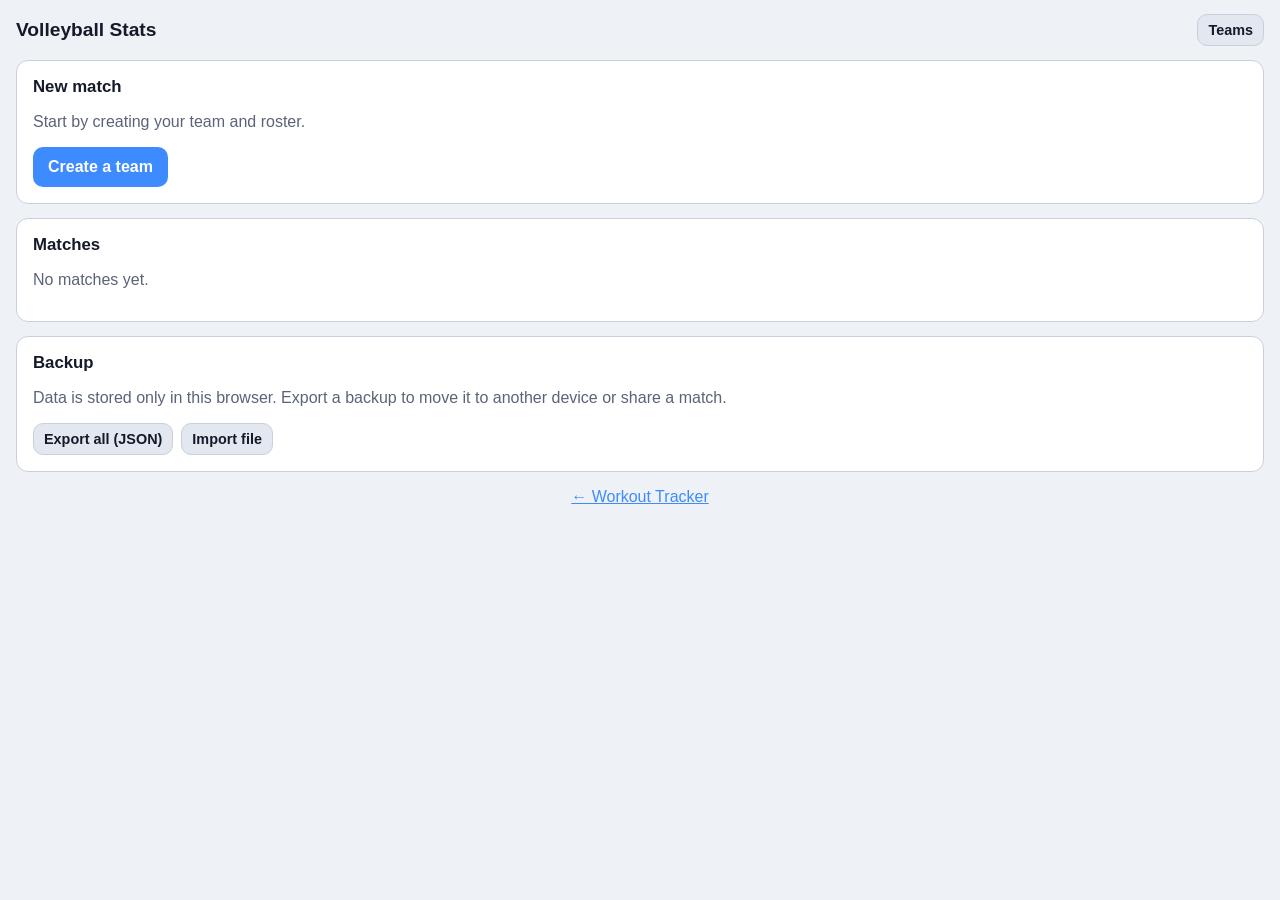
==== volleyball/index.html @ 8389d56e "Add volleyball video stat-tagging app Standalone static app under volleyball/: team rosters, match v" ====
<!doctype html>
<html lang="en">
<head>
  <meta charset="utf-8">
  <meta name="viewport" content="width=device-width, initial-scale=1, viewport-fit=cover">
  <meta name="theme-color" content="#0b1020">
  <title>Volleyball Stats</title>
  <link rel="manifest" href="manifest.json">
  <link rel="icon" href="../icons/icon-192.png">
  <link rel="apple-touch-icon" href="../icons/icon-192.png">
  <link rel="stylesheet" href="css/vb.css">
</head>
<body>
  <main id="app"></main>
  <script src="js/model.js"></script>
  <script src="js/store.js"></script>
  <script src="js/player.js"></script>
  <script src="js/app.js"></script>
</body>
</html>
---- volleyball/css/vb.css ----
:root {
  --bg: #0b1020;
  --surface: #161c2e;
  --surface-2: #232b42;
  --text: #eef1f7;
  --muted: #98a0b5;
  --border: #303a57;
  --accent: #3d8bff;
  --on-accent: #ffffff;
  --good: #2fbf71;
  --bad: #f0605d;
  --warn: #f5a623;
  --radius: 12px;
  color-scheme: dark;
}
@media (prefers-color-scheme: light) {
  :root {
    --bg: #eef1f6; --surface: #ffffff; --surface-2: #e2e7f0; --text: #141a2a;
    --muted: #5a6378; --border: #c9d0dd; color-scheme: light;
  }
}
* { box-sizing: border-box; }
html, body { margin: 0; background: var(--bg); color: var(--text);
  font-family: -apple-system, BlinkMacSystemFont, "Segoe UI", Roboto, sans-serif; font-size: 16px; }
a { color: var(--accent); }
h1 { font-size: 1.2rem; margin: 0; flex: 1; min-width: 0; overflow: hidden; text-overflow: ellipsis; white-space: nowrap; }
h2 { font-size: 1.05rem; margin: 0 0 10px; }
h3 { font-size: 1rem; margin: 18px 0 6px; }
.hidden { display: none !important; }
.muted { color: var(--muted); }
.small { font-size: .85rem; }
.warn { color: var(--warn); }
#app { max-width: 1500px; margin: 0 auto; padding: 0 16px 40px; }

.topbar { display: flex; align-items: center; gap: 12px; padding: 14px 0;
  padding-top: max(14px, env(safe-area-inset-top)); }
.back { text-decoration: none; white-space: nowrap; }
.card { background: var(--surface); border: 1px solid var(--border); border-radius: var(--radius); padding: 16px; margin-bottom: 14px; }
.row { display: flex; gap: 8px; align-items: center; }
.row.wrap { flex-wrap: wrap; }
.form-grid { display: grid; grid-template-columns: repeat(auto-fit, minmax(180px, 1fr)); gap: 10px; align-items: end; }
label { display: flex; flex-direction: column; gap: 4px; font-size: .9rem; color: var(--muted); }
.row label { flex-direction: row; align-items: center; }
label.check { flex-direction: row; align-items: center; gap: 8px; color: var(--text); }
input, select { font: inherit; color: var(--text); background: var(--surface-2); border: 1px solid var(--border);
  border-radius: 8px; padding: 9px 10px; min-width: 0; }
.row input:not(.num-input) { flex: 1; }
.num-input { width: 64px; }

.btn { font: inherit; font-weight: 600; color: var(--text); background: var(--surface-2); border: 1px solid var(--border);
  border-radius: 10px; padding: 10px 14px; cursor: pointer; text-decoration: none; display: inline-flex;
  align-items: center; justify-content: center; gap: 6px; }
.btn:hover { filter: brightness(1.1); }
.btn:disabled { opacity: .45; cursor: default; }
.btn.small { padding: 7px 10px; font-size: .9rem; }
.btn.primary { background: var(--accent); color: var(--on-accent); border-color: transparent; }
.btn.subtle { background: transparent; border-color: transparent; color: var(--muted); font-weight: 400; }
.btn.danger { color: var(--bad); }
.btn.good { border-color: var(--good); }
.btn.bad { border-color: var(--bad); }

.list { list-style: none; margin: 10px 0 0; padding: 0; }
.list li { display: flex; align-items: center; gap: 10px; padding: 10px 0; border-top: 1px solid var(--border); }
.list-main { flex: 1; display: flex; flex-direction: column; gap: 2px; text-decoration: none; color: inherit; min-width: 0; }
.jersey { width: 38px; height: 38px; border-radius: 50%; background: var(--accent); color: var(--on-accent);
  display: grid; place-items: center; font-weight: 700; flex: none; }
.footer-link { text-align: center; }

/* Match layout */
.match-grid { display: grid; grid-template-columns: minmax(0, 1.35fr) minmax(0, 1fr); gap: 16px; align-items: start; }
@media (max-width: 960px) { .match-grid { grid-template-columns: minmax(0, 1fr); } }
.right { position: sticky; top: 8px; }
@media (max-width: 960px) { .right { position: static; } }

.video-box { aspect-ratio: 16 / 9; background: #000; border-radius: var(--radius); overflow: hidden; }
.video-box video, .video-box iframe { width: 100%; height: 100%; display: block; border: 0; }
.video-empty { height: 100%; display: flex; flex-direction: column; align-items: center; justify-content: center;
  gap: 10px; padding: 16px; text-align: center; background: var(--surface); color: var(--text); }
.video-empty form { width: min(420px, 100%); }
.video-empty p { margin: 0; }

.transport { display: flex; flex-wrap: wrap; gap: 6px; margin: 10px 0; align-items: center; }
.clipbar { display: flex; flex-wrap: wrap; gap: 8px; align-items: center; background: var(--surface-2);
  border: 1px solid var(--accent); border-radius: 10px; padding: 8px 10px; margin-bottom: 10px; }
.clipbar > span { flex: 1; min-width: 160px; }

.scorebar { background: var(--surface); border: 1px solid var(--border); border-radius: var(--radius); padding: 10px; margin-bottom: 10px; }
.sets { display: flex; gap: 6px; overflow-x: auto; }
.set-btn { flex: 1; min-width: 60px; font: inherit; color: var(--text); background: var(--surface-2); border: 1px solid var(--border);
  border-radius: 8px; padding: 6px; cursor: pointer; display: flex; flex-direction: column; align-items: center; }
.set-btn small { color: var(--muted); }
.set-btn.active { border-color: var(--accent); box-shadow: inset 0 0 0 1px var(--accent); }
.score { display: grid; grid-template-columns: 1fr auto 1fr; align-items: center; margin-top: 8px; text-align: center; }
.score > div { display: flex; flex-direction: column; gap: 2px; align-items: center; min-width: 0; }
.score b { font-size: 2rem; font-variant-numeric: tabular-nums; }
.score span { font-size: .85rem; overflow: hidden; text-overflow: ellipsis; white-space: nowrap; max-width: 100%; }
.score-mid { color: var(--muted); font-size: .9rem; gap: 6px !important; }

.pad { background: var(--surface); border: 1px solid var(--border); border-radius: var(--radius); padding: 10px; }
.pad-status { display: flex; justify-content: space-between; align-items: center; gap: 8px; min-height: 36px; margin-bottom: 8px; }
.players { display: grid; grid-template-columns: repeat(auto-fill, minmax(64px, 1fr)); gap: 6px; margin-bottom: 8px; }
.pl-btn, .sk-btn, .res-btn { font: inherit; color: var(--text); background: var(--surface-2); border: 1px solid var(--border);
  border-radius: 10px; cursor: pointer; padding: 8px 4px; display: flex; flex-direction: column; align-items: center; gap: 2px; }
.pl-btn b { font-size: 1.25rem; }
.pl-btn small { color: var(--muted); font-size: .72rem; max-width: 100%; overflow: hidden; text-overflow: ellipsis; white-space: nowrap; }
.pl-btn.active, .sk-btn.active { background: var(--accent); color: var(--on-accent); border-color: transparent; }
.pl-btn.active small { color: var(--on-accent); }
.skills { display: grid; grid-template-columns: repeat(6, 1fr); gap: 6px; margin-bottom: 8px; }
@media (max-width: 520px) { .skills { grid-template-columns: repeat(3, 1fr); } }
.sk-btn { font-weight: 600; padding: 12px 4px; }
.results { display: grid; grid-template-columns: repeat(auto-fit, minmax(90px, 1fr)); gap: 6px; margin-bottom: 8px; }
.res-btn { font-weight: 600; padding: 14px 4px; }
.res-btn.good { border-color: var(--good); }
.res-btn.bad { border-color: var(--bad); }
kbd { font: .7rem ui-monospace, monospace; padding: 1px 5px; border-radius: 4px; border: 1px solid var(--border);
  background: var(--bg); color: var(--muted); }
.team-row { display: flex; flex-wrap: wrap; gap: 6px; }
.team-row .btn { flex: 1; min-width: 120px; }

.tabs { display: flex; gap: 4px; margin-bottom: 8px; }
.tabs button { flex: 1; font: inherit; color: var(--muted); background: var(--surface); border: 1px solid var(--border);
  border-radius: 8px; padding: 8px; cursor: pointer; }
.tabs button.active { color: var(--text); border-color: var(--accent); }
.panel { background: var(--surface); border: 1px solid var(--border); border-radius: var(--radius); padding: 10px;
  max-height: calc(100vh - 80px); overflow: auto; }
@media (max-width: 960px) { .panel { max-height: none; } }
.log-tools { display: grid; grid-template-columns: repeat(3, minmax(0, 1fr)); gap: 6px; margin-bottom: 8px; }
.filter-chip { background: var(--surface-2); border-radius: 8px; padding: 4px 8px; margin-bottom: 8px; display: flex; align-items: center; gap: 6px; flex-wrap: wrap; }
.log { list-style: none; padding: 0; margin: 10px 0 0; }
.log li { display: flex; align-items: center; gap: 8px; padding: 6px 4px; border-top: 1px solid var(--border); font-size: .92rem; }
.log li.focus { background: var(--surface-2); }
.log li.playing { box-shadow: inset 3px 0 0 var(--accent); }
.log .time { font: .85rem ui-monospace, monospace; background: none; border: 0; color: var(--accent); cursor: pointer; padding: 4px; min-width: 56px; text-align: left; }
.log .time:disabled { color: var(--muted); cursor: default; }
.set-tag { font-size: .75rem; color: var(--muted); }
.ev-main { flex: 1; min-width: 0; }
.pt { font: .75rem inherit; border-radius: 6px; padding: 2px 6px; cursor: pointer; border: 1px solid var(--border);
  background: none; color: var(--muted); min-width: 40px; }
.pt-us { color: var(--good); border-color: var(--good); }
.pt-them { color: var(--bad); border-color: var(--bad); }
.score-after { font: .8rem ui-monospace, monospace; color: var(--muted); min-width: 40px; text-align: right; }
.del { padding: 2px 6px; }

.table-wrap { overflow-x: auto; margin-top: 8px; }
table.box { border-collapse: collapse; font-size: .85rem; font-variant-numeric: tabular-nums; width: 100%; }
table.box th, table.box td { padding: 5px 6px; text-align: center; border-bottom: 1px solid var(--border); white-space: nowrap; }
table.box thead tr:first-child th { color: var(--muted); font-weight: 500; font-size: .75rem; }
table.box tbody th, table.box tfoot th { text-align: left; position: sticky; left: 0; background: var(--surface); }
table.box tfoot { font-weight: 700; }
.cell { font: inherit; background: none; border: 0; color: var(--accent); cursor: pointer; padding: 0; text-decoration: underline dotted; }
table.keys td { padding: 4px 8px 4px 0; vertical-align: top; }

.flash { position: fixed; left: 50%; bottom: 24px; transform: translateX(-50%); background: var(--accent); color: var(--on-accent);
  padding: 10px 16px; border-radius: 999px; font-weight: 600; box-shadow: 0 6px 24px rgba(0,0,0,.35); z-index: 10; }
.video-box:has(.video-empty) { aspect-ratio: auto; min-height: 220px; }
.video-box:has(.video-empty) .video-empty { min-height: 220px; }
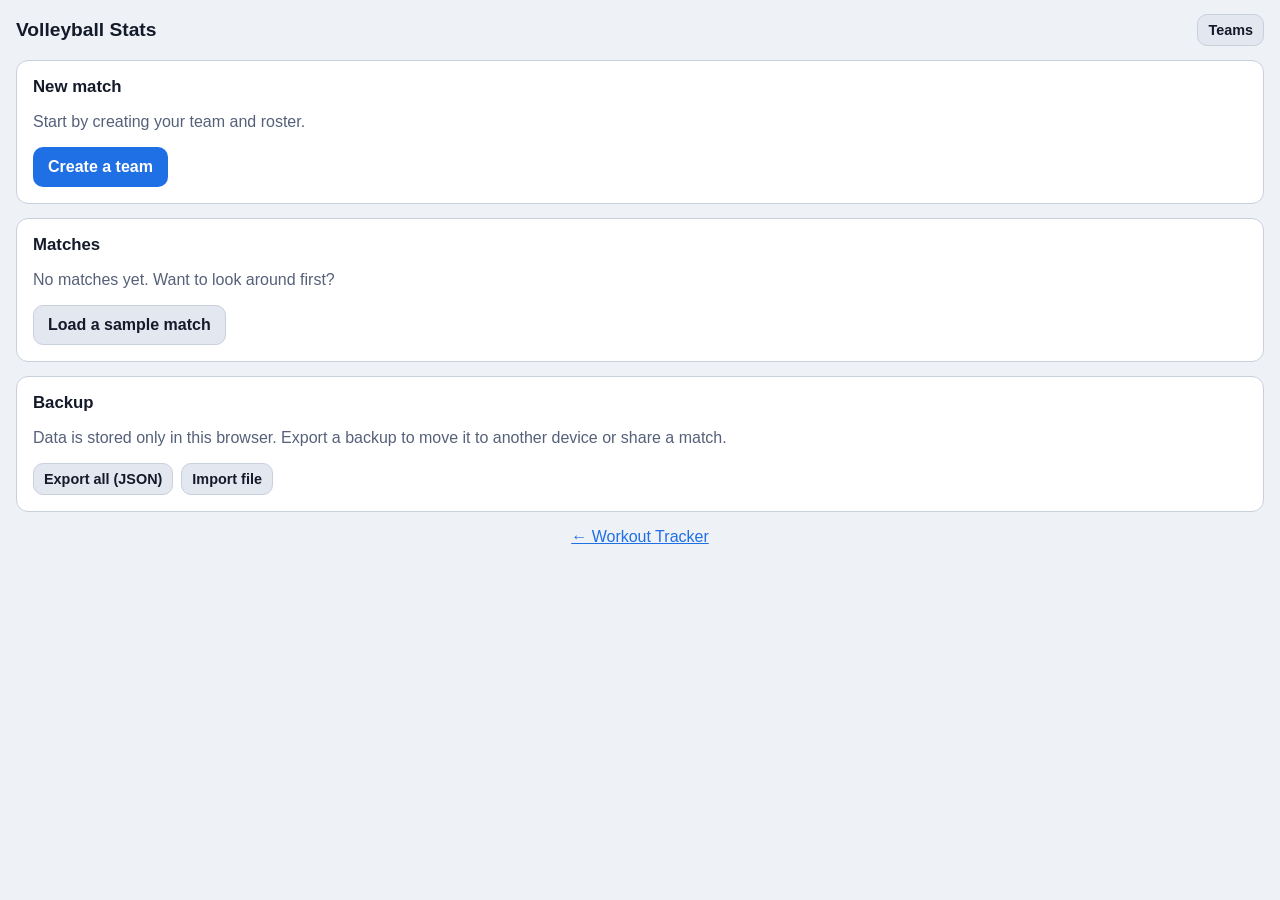
==== commit 338cb1ba: "Volleyball: in-page dialogs, sample match, theme tokens Replace native alert/confirm/prompt with an " ====
--- a/volleyball/index.html
+++ b/volleyball/index.html
@@ -13,8 +13,10 @@
 <body>
   <main id="app"></main>
   <script src="js/model.js"></script>
+  <script src="js/dialog.js"></script>
   <script src="js/store.js"></script>
   <script src="js/player.js"></script>
+  <script src="js/sample.js"></script>
   <script src="js/app.js"></script>
 </body>
 </html>
--- a/volleyball/css/vb.css
+++ b/volleyball/css/vb.css
@@ -1,4 +1,5 @@
 :root {
+  /* Dark-first: a scoreboard-at-night palette; light theme below. */
   --bg: #0b1020;
   --surface: #161c2e;
   --surface-2: #232b42;
@@ -10,15 +11,23 @@
   --good: #2fbf71;
   --bad: #f0605d;
   --warn: #f5a623;
+  --shadow: rgba(0, 0, 0, .45);
   --radius: 12px;
   color-scheme: dark;
 }
 @media (prefers-color-scheme: light) {
-  :root {
+  :root:not([data-theme="dark"]) {
     --bg: #eef1f6; --surface: #ffffff; --surface-2: #e2e7f0; --text: #141a2a;
-    --muted: #5a6378; --border: #c9d0dd; color-scheme: light;
+    --muted: #556079; --border: #c9d0dd; --accent: #1f6fe5; --good: #1a8f50; --bad: #d23b38;
+    --warn: #b06f00; --shadow: rgba(20, 26, 42, .2); color-scheme: light;
   }
 }
+:root[data-theme="light"] {
+  --bg: #eef1f6; --surface: #ffffff; --surface-2: #e2e7f0; --text: #141a2a;
+  --muted: #556079; --border: #c9d0dd; --accent: #1f6fe5; --good: #1a8f50; --bad: #d23b38;
+  --warn: #b06f00; --shadow: rgba(20, 26, 42, .2); color-scheme: light;
+}
+[hidden] { display: none !important; }
 * { box-sizing: border-box; }
 html, body { margin: 0; background: var(--bg); color: var(--text);
   font-family: -apple-system, BlinkMacSystemFont, "Segoe UI", Roboto, sans-serif; font-size: 16px; }
@@ -30,7 +39,8 @@
 .muted { color: var(--muted); }
 .small { font-size: .85rem; }
 .warn { color: var(--warn); }
-#app { max-width: 1500px; margin: 0 auto; padding: 0 16px 40px; }
+#app { max-width: 1500px; margin: 0 auto; padding-block: 0 40px;
+  padding-left: max(16px, env(safe-area-inset-left, 0px)); padding-right: max(16px, env(safe-area-inset-right, 0px)); }
 
 .topbar { display: flex; align-items: center; gap: 12px; padding: 14px 0;
   padding-top: max(14px, env(safe-area-inset-top)); }
@@ -150,7 +160,15 @@
 .cell { font: inherit; background: none; border: 0; color: var(--accent); cursor: pointer; padding: 0; text-decoration: underline dotted; }
 table.keys td { padding: 4px 8px 4px 0; vertical-align: top; }
 
-.flash { position: fixed; left: 50%; bottom: 24px; transform: translateX(-50%); background: var(--accent); color: var(--on-accent);
-  padding: 10px 16px; border-radius: 999px; font-weight: 600; box-shadow: 0 6px 24px rgba(0,0,0,.35); z-index: 10; }
+.flash { position: fixed; left: 50%; bottom: calc(24px + env(safe-area-inset-bottom, 0px)); transform: translateX(-50%); background: var(--accent); color: var(--on-accent);
+  padding: 10px 16px; border-radius: 999px; font-weight: 600; box-shadow: 0 6px 24px var(--shadow); z-index: 10; }
 .video-box:has(.video-empty) { aspect-ratio: auto; min-height: 220px; }
 .video-box:has(.video-empty) .video-empty { min-height: 220px; }
+
+.btn:focus-visible, button:focus-visible, input:focus-visible, select:focus-visible { outline: 2px solid var(--accent); outline-offset: 2px; }
+.btn.danger-fill { background: var(--bad); color: var(--on-accent); border-color: transparent; }
+.dialog-backdrop { position: fixed; inset: 0; background: var(--shadow); display: grid; place-items: center; padding: 16px; z-index: 20; }
+.dialog { background: var(--surface); color: var(--text); border: 1px solid var(--border); border-radius: var(--radius);
+  padding: 18px; width: min(420px, 100%); display: flex; flex-direction: column; gap: 14px; box-shadow: 0 12px 40px var(--shadow); }
+.dialog-msg { margin: 0; line-height: 1.45; }
+.dialog-actions { display: flex; justify-content: flex-end; gap: 8px; }
